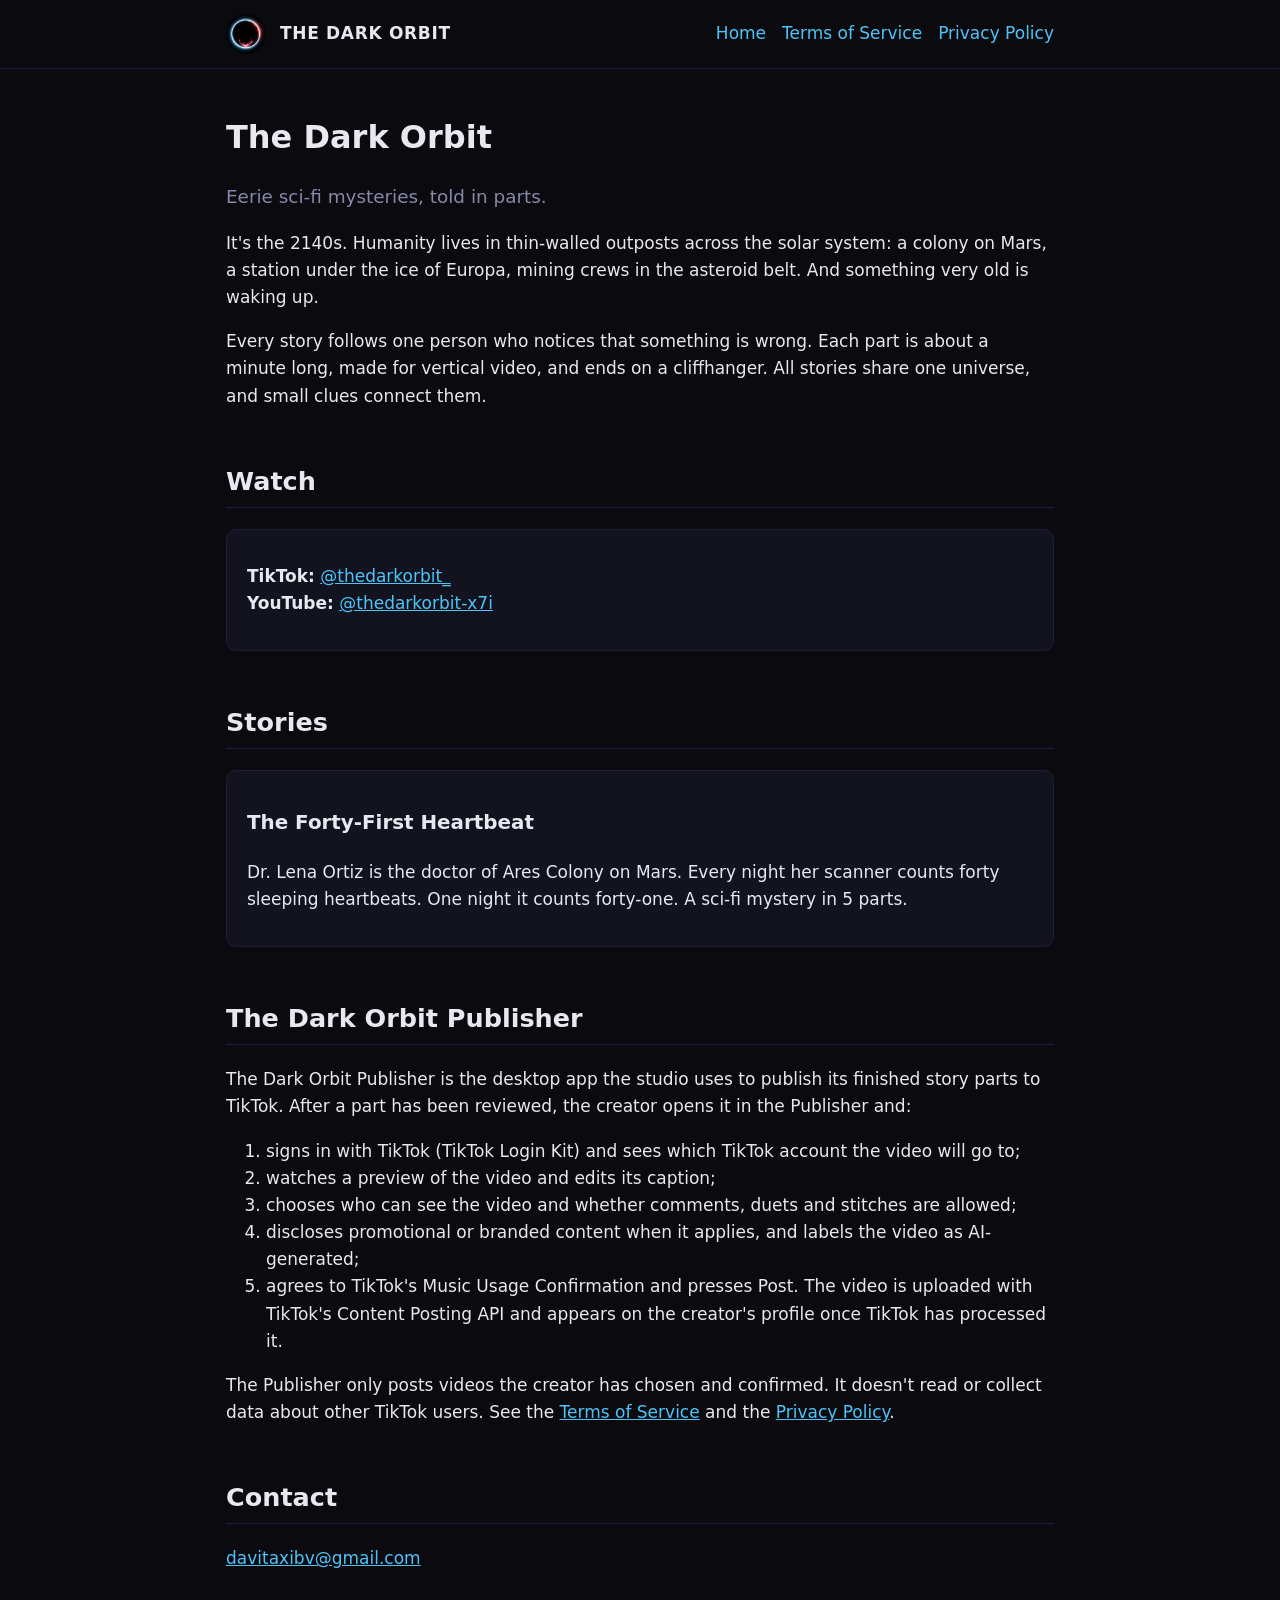
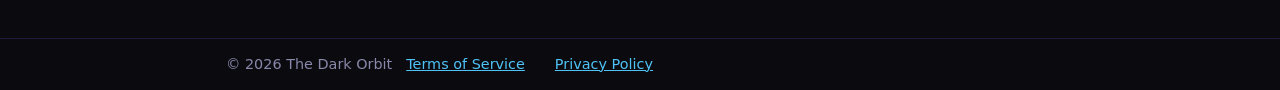
==== index.html @ 26599934 "Add files via upload" ====
<!doctype html>
<html lang="en">
<head>
<meta charset="utf-8">
<meta name="viewport" content="width=device-width, initial-scale=1">
<title>The Dark Orbit</title>
<meta name="description" content="Eerie sci-fi mysteries, told in parts. A YouTube Shorts and TikTok series set across the solar system in the 2140s.">
<link rel="icon" href="favicon.png">
<link rel="stylesheet" href="style.css">
</head>
<body>
<header><div class="bar">
  <img src="logo.png" alt="">
  <a class="name" href="index.html">THE DARK ORBIT</a>
  <nav><a href="index.html">Home</a><a href="terms.html">Terms of Service</a><a href="privacy.html">Privacy Policy</a></nav>
</div></header>

<main>
<h1>The Dark Orbit</h1>
<p class="lead">Eerie sci-fi mysteries, told in parts.</p>

<p>It's the 2140s. Humanity lives in thin-walled outposts across the solar system: a colony on Mars,
a station under the ice of Europa, mining crews in the asteroid belt. And something very old is waking up.</p>

<p>Every story follows one person who notices that something is wrong. Each part is about a minute long,
made for vertical video, and ends on a cliffhanger. All stories share one universe, and small clues
connect them.</p>

<h2>Watch</h2>
<div class="card">
  <p><strong>TikTok:</strong> <a href="https://www.tiktok.com/@thedarkorbit_">@thedarkorbit_</a><br>
  <strong>YouTube:</strong> <a href="https://www.youtube.com/@thedarkorbit-x7i">@thedarkorbit-x7i</a></p>
</div>

<h2>Stories</h2>
<div class="card">
  <h3>The Forty-First Heartbeat</h3>
  <p>Dr. Lena Ortiz is the doctor of Ares Colony on Mars. Every night her scanner counts forty sleeping
  heartbeats. One night it counts forty-one. A sci-fi mystery in 5 parts.</p>
</div>

<h2>The Dark Orbit Publisher</h2>
<p>The Dark Orbit Publisher is the desktop app the studio uses to publish its finished story parts to
TikTok. After a part has been reviewed, the creator opens it in the Publisher and:</p>
<ol>
  <li>signs in with TikTok (TikTok Login Kit) and sees which TikTok account the video will go to;</li>
  <li>watches a preview of the video and edits its caption;</li>
  <li>chooses who can see the video and whether comments, duets and stitches are allowed;</li>
  <li>discloses promotional or branded content when it applies, and labels the video as AI-generated;</li>
  <li>agrees to TikTok's Music Usage Confirmation and presses Post. The video is uploaded with TikTok's
  Content Posting API and appears on the creator's profile once TikTok has processed it.</li>
</ol>
<p>The Publisher only posts videos the creator has chosen and confirmed. It doesn't read or collect
data about other TikTok users. See the <a href="terms.html">Terms of Service</a> and the
<a href="privacy.html">Privacy Policy</a>.</p>

<h2>Contact</h2>
<p><a href="mailto:davitaxibv@gmail.com">davitaxibv@gmail.com</a></p>
</main>

<footer><div class="bar">
  <span>&copy; 2026 The Dark Orbit</span>
  <a href="terms.html">Terms of Service</a><a href="privacy.html">Privacy Policy</a>
</div></footer>
</body>
</html>
---- style.css ----
:root { --bg: #0a0a0f; --panel: #13131f; --text: #e8e8f0; --dim: #8888aa; --accent: #4fc3f7; --line: #1e1e3a; }
* { box-sizing: border-box; }
body { margin: 0; background: var(--bg); color: var(--text); font: 17px/1.6 "Segoe UI", system-ui, -apple-system, sans-serif; }
a { color: var(--accent); }
header { border-bottom: 1px solid var(--line); }
.bar { max-width: 860px; margin: 0 auto; padding: 14px 16px; display: flex; align-items: center; gap: 14px; flex-wrap: wrap; }
.bar img { width: 40px; height: 40px; border-radius: 50%; }
.bar .name { font-weight: 700; letter-spacing: .04em; color: var(--text); text-decoration: none; margin-right: auto; }
nav a { margin-left: 16px; text-decoration: none; }
main { max-width: 860px; margin: 0 auto; padding: 24px 16px 48px; }
h1 { font-size: 2rem; margin: .6em 0 .2em; }
h2 { margin-top: 2em; border-bottom: 1px solid var(--line); padding-bottom: .2em; }
.lead { color: var(--dim); font-size: 1.15rem; }
.card { background: var(--panel); border: 1px solid var(--line); border-radius: 10px; padding: 16px 20px; margin: 16px 0; }
footer { border-top: 1px solid var(--line); color: var(--dim); font-size: .9rem; }
footer .bar a { margin-right: 16px; }
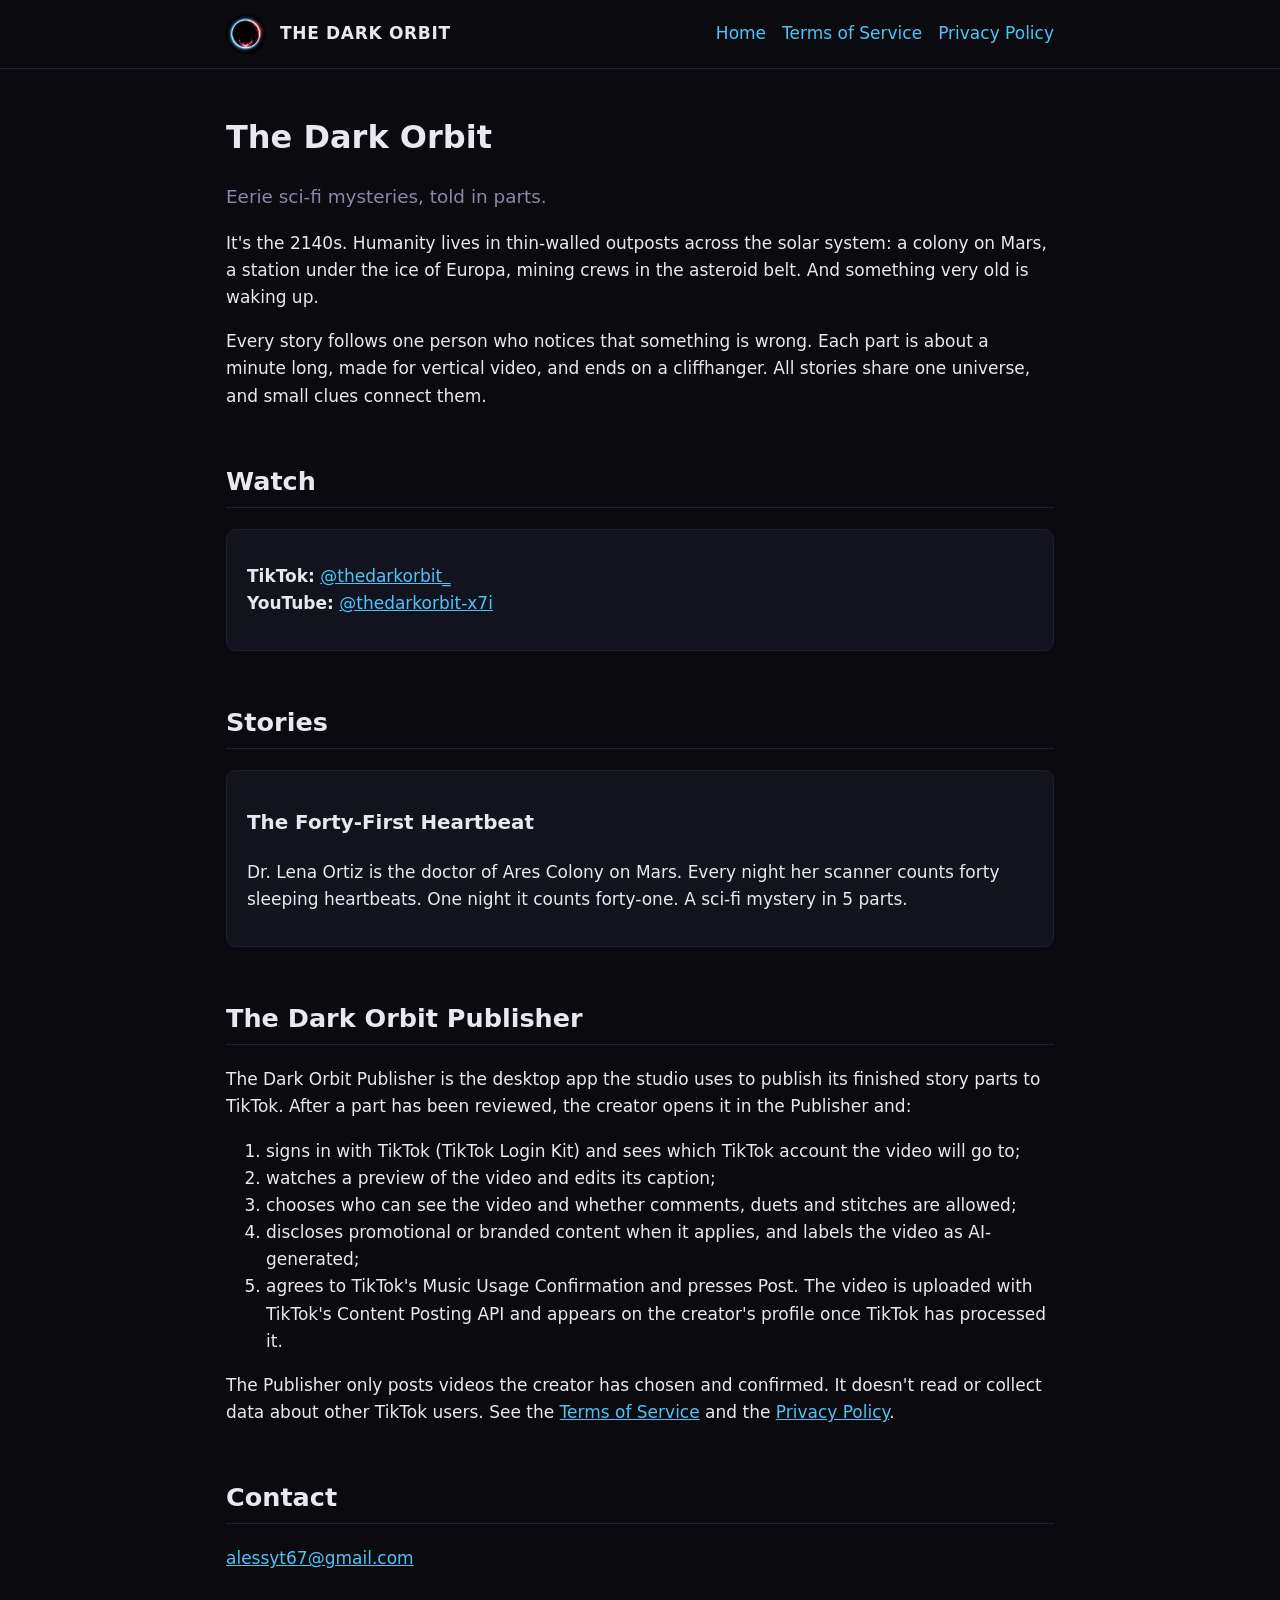
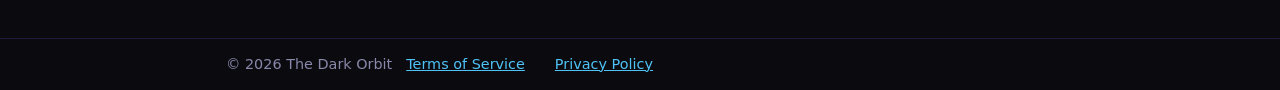
==== commit 7a26389e: "Add files via upload" ====
--- a/index.html
+++ b/index.html
@@ -55,7 +55,7 @@
 <a href="privacy.html">Privacy Policy</a>.</p>
 
 <h2>Contact</h2>
-<p><a href="mailto:davitaxibv@gmail.com">davitaxibv@gmail.com</a></p>
+<p><a href="mailto:alessyt67@gmail.com">alessyt67@gmail.com</a></p>
 </main>
 
 <footer><div class="bar">
